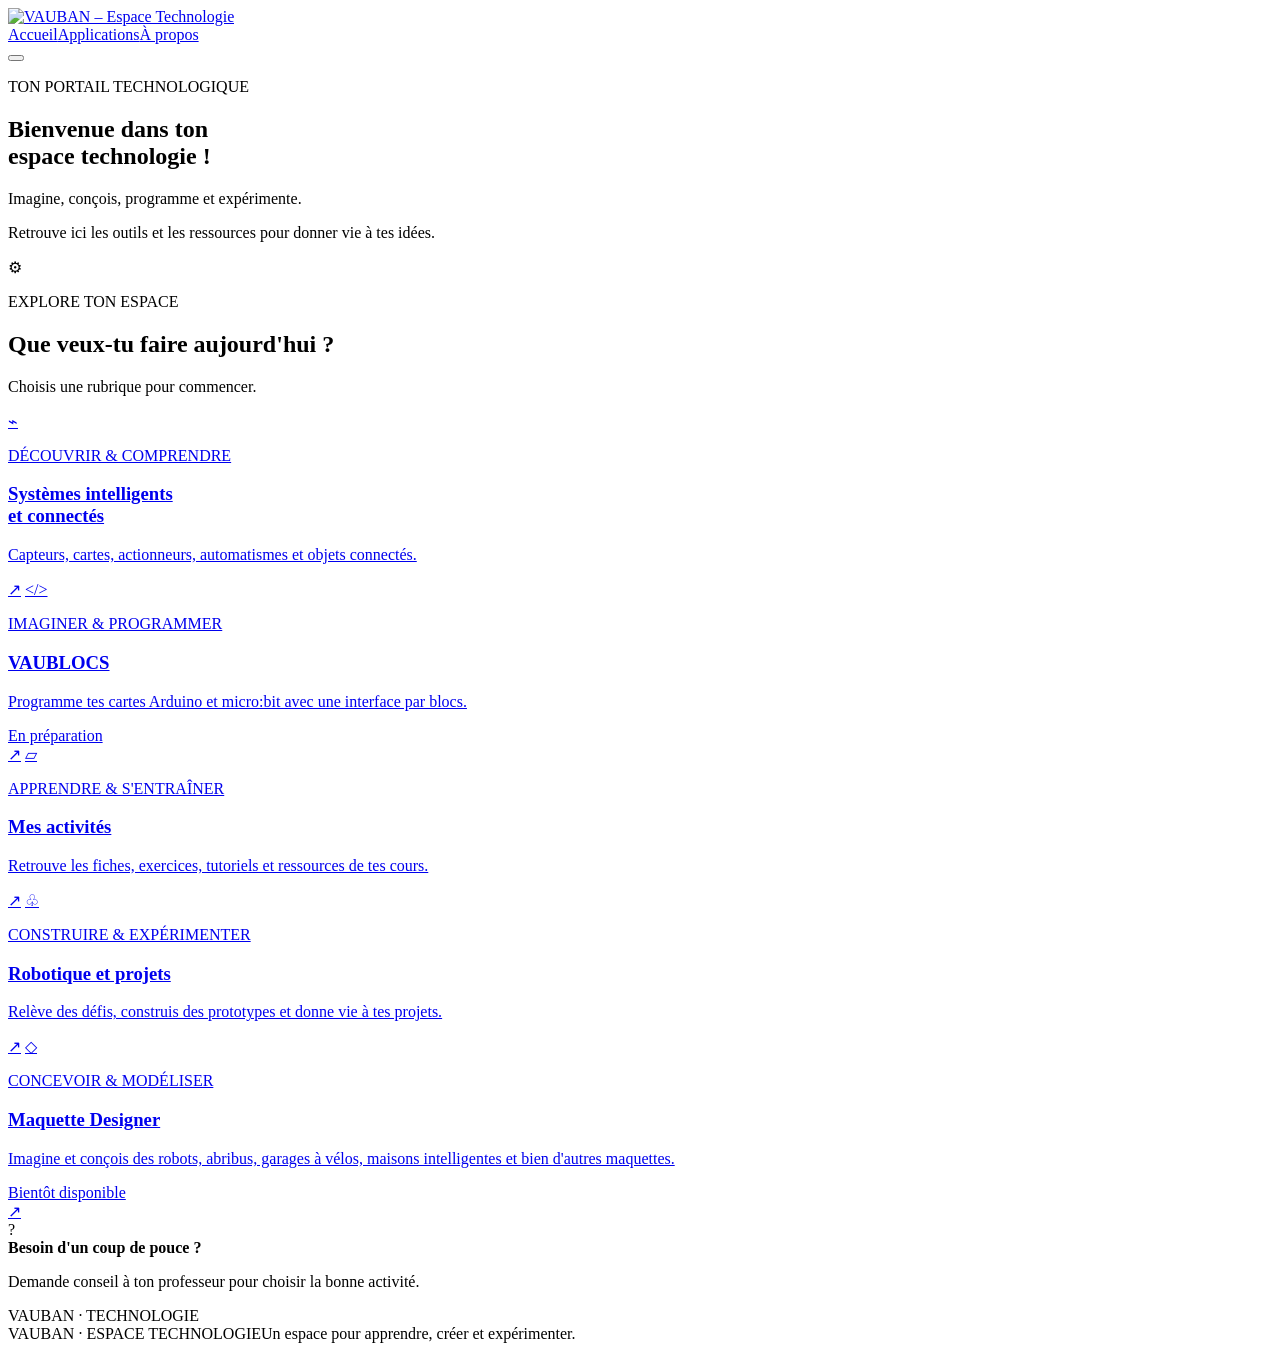
==== index.html @ 02bf0da0 "Créer la page d'accueil VAUBAN Espace Technologie" ====
<!doctype html>
<html lang="fr">
<head>
<meta charset="utf-8"><meta name="viewport" content="width=device-width,initial-scale=1">
<meta name="theme-color" content="#f7f5f1">
<meta name="description" content="VAUBAN – Espace Technologie : imagine, conçois, programme et expérimente.">
<title>VAUBAN · Espace Technologie</title>
<link rel="preconnect" href="https://fonts.googleapis.com"><link rel="preconnect" href="https://fonts.gstatic.com" crossorigin>
<link href="https://fonts.googleapis.com/css2?family=DM+Sans:wght@400;500;600;700&family=Manrope:wght@500;600;700;800&display=swap" rel="stylesheet">
<link rel="stylesheet" href="styles.css">
</head>
<body>
<header class="header">
  <a class="brand" href="./" aria-label="Accueil VAUBAN Espace Technologie">
    <img src="assets/vauban-logo.jpg" alt="VAUBAN – Espace Technologie" class="logo">
  </a>
  <nav class="nav" aria-label="Navigation"><a class="active" href="./">Accueil</a><a href="#applications">Applications</a><a href="#footer">À propos</a></nav>
  <button class="menu" aria-label="Ouvrir le menu" aria-expanded="false"><span></span><span></span><span></span></button>
</header>
<main>
  <section class="hero">
    <div class="hero-copy">
      <p class="eyebrow">TON PORTAIL TECHNOLOGIQUE</p>
      <h1>Bienvenue dans ton<br>espace technologie&nbsp;!</h1>
      <p class="tagline">Imagine, conçois, programme et expérimente.</p>
      <p class="subline">Retrouve ici les outils et les ressources pour donner vie à tes idées.</p>
    </div>
    <div class="hero-art" aria-hidden="true"><div class="circuit"><span></span><span></span><span></span><i></i></div><div class="gear">⚙</div></div>
  </section>
  <section id="applications" class="section">
    <div class="section-head"><div><p class="eyebrow">EXPLORE TON ESPACE</p><h2>Que veux-tu faire aujourd'hui&nbsp;?</h2></div><p class="hint">Choisis une rubrique pour commencer.</p></div>
    <div class="tiles">
      <a class="tile teal" href="capteurs/"><span class="tile-icon">⌁</span><div><p class="tile-kicker">DÉCOUVRIR & COMPRENDRE</p><h3>Systèmes intelligents<br>et connectés</h3><p>Capteurs, cartes, actionneurs, automatismes et objets connectés.</p></div><span class="arrow">↗</span></a>
      <a class="tile teal" href="vaublocs/"><span class="tile-icon code">&lt;/&gt;</span><div><p class="tile-kicker">IMAGINER & PROGRAMMER</p><h3>VAUBLOCS</h3><p>Programme tes cartes Arduino et micro:bit avec une interface par blocs.</p><span class="status">En préparation</span></div><span class="arrow">↗</span></a>
      <a class="tile taupe" href="activites/"><span class="tile-icon">▱</span><div><p class="tile-kicker">APPRENDRE & S'ENTRAÎNER</p><h3>Mes activités</h3><p>Retrouve les fiches, exercices, tutoriels et ressources de tes cours.</p></div><span class="arrow">↗</span></a>
      <a class="tile taupe" href="projets/"><span class="tile-icon">♧</span><div><p class="tile-kicker">CONSTRUIRE & EXPÉRIMENTER</p><h3>Robotique et projets</h3><p>Relève des défis, construis des prototypes et donne vie à tes projets.</p></div><span class="arrow">↗</span></a>
      <a class="tile future" href="#" aria-disabled="true"><span class="tile-icon">◇</span><div><p class="tile-kicker">CONCEVOIR & MODÉLISER</p><h3>Maquette Designer</h3><p>Imagine et conçois des robots, abribus, garages à vélos, maisons intelligentes et bien d'autres maquettes.</p><span class="status">Bientôt disponible</span></div><span class="arrow">↗</span></a>
    </div>
  </section>
  <aside class="help"><span class="help-mark">?</span><div><strong>Besoin d'un coup de pouce&nbsp;?</strong><p>Demande conseil à ton professeur pour choisir la bonne activité.</p></div><span class="signature">VAUBAN · TECHNOLOGIE</span></aside>
</main>
<footer id="footer"><span>VAUBAN · ESPACE TECHNOLOGIE</span><span>Un espace pour apprendre, créer et expérimenter.</span></footer>
<script>
const menu=document.querySelector('.menu'),nav=document.querySelector('.nav');
menu.addEventListener('click',()=>{const open=menu.getAttribute('aria-expanded')==='true';menu.setAttribute('aria-expanded',String(!open));nav.classList.toggle('open',!open)});
document.querySelector('.future').addEventListener('click',e=>{e.preventDefault();alert('Maquette Designer sera disponible prochainement !')});
</script>
</body></html>
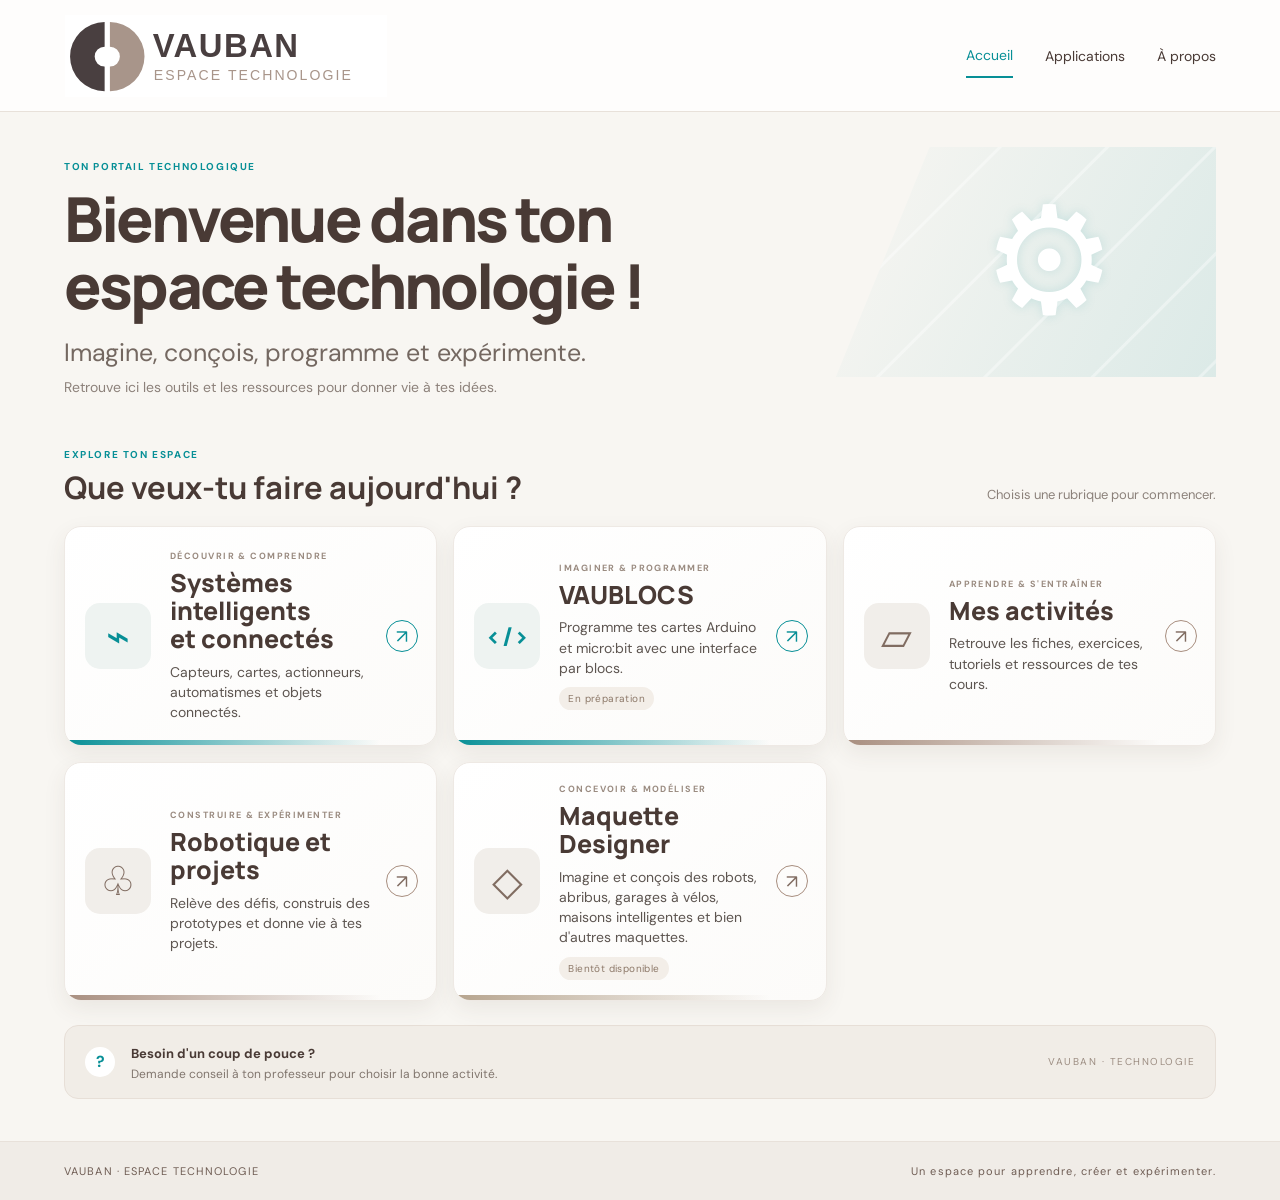
==== commit d9e70c8d: "Utiliser le logo VAUBAN et préparer les liens des rubriques" ====
--- a/index.html
+++ b/index.html
@@ -12,7 +12,7 @@
 <body>
 <header class="header">
   <a class="brand" href="./" aria-label="Accueil VAUBAN Espace Technologie">
-    <img src="assets/vauban-logo.jpg" alt="VAUBAN – Espace Technologie" class="logo">
+    <img src="assets/vauban-logo.svg" alt="VAUBAN – Espace Technologie" class="logo">
   </a>
   <nav class="nav" aria-label="Navigation"><a class="active" href="./">Accueil</a><a href="#applications">Applications</a><a href="#footer">À propos</a></nav>
   <button class="menu" aria-label="Ouvrir le menu" aria-expanded="false"><span></span><span></span><span></span></button>
@@ -30,10 +30,10 @@
   <section id="applications" class="section">
     <div class="section-head"><div><p class="eyebrow">EXPLORE TON ESPACE</p><h2>Que veux-tu faire aujourd'hui&nbsp;?</h2></div><p class="hint">Choisis une rubrique pour commencer.</p></div>
     <div class="tiles">
-      <a class="tile teal" href="capteurs/"><span class="tile-icon">⌁</span><div><p class="tile-kicker">DÉCOUVRIR & COMPRENDRE</p><h3>Systèmes intelligents<br>et connectés</h3><p>Capteurs, cartes, actionneurs, automatismes et objets connectés.</p></div><span class="arrow">↗</span></a>
-      <a class="tile teal" href="vaublocs/"><span class="tile-icon code">&lt;/&gt;</span><div><p class="tile-kicker">IMAGINER & PROGRAMMER</p><h3>VAUBLOCS</h3><p>Programme tes cartes Arduino et micro:bit avec une interface par blocs.</p><span class="status">En préparation</span></div><span class="arrow">↗</span></a>
-      <a class="tile taupe" href="activites/"><span class="tile-icon">▱</span><div><p class="tile-kicker">APPRENDRE & S'ENTRAÎNER</p><h3>Mes activités</h3><p>Retrouve les fiches, exercices, tutoriels et ressources de tes cours.</p></div><span class="arrow">↗</span></a>
-      <a class="tile taupe" href="projets/"><span class="tile-icon">♧</span><div><p class="tile-kicker">CONSTRUIRE & EXPÉRIMENTER</p><h3>Robotique et projets</h3><p>Relève des défis, construis des prototypes et donne vie à tes projets.</p></div><span class="arrow">↗</span></a>
+      <a class="tile teal" href="#" data-coming="Systèmes intelligents et connectés"><span class="tile-icon">⌁</span><div><p class="tile-kicker">DÉCOUVRIR & COMPRENDRE</p><h3>Systèmes intelligents<br>et connectés</h3><p>Capteurs, cartes, actionneurs, automatismes et objets connectés.</p></div><span class="arrow">↗</span></a>
+      <a class="tile teal" href="#" data-coming="VAUBLOCS"><span class="tile-icon code">&lt;/&gt;</span><div><p class="tile-kicker">IMAGINER & PROGRAMMER</p><h3>VAUBLOCS</h3><p>Programme tes cartes Arduino et micro:bit avec une interface par blocs.</p><span class="status">En préparation</span></div><span class="arrow">↗</span></a>
+      <a class="tile taupe" href="#" data-coming="Mes activités"><span class="tile-icon">▱</span><div><p class="tile-kicker">APPRENDRE & S'ENTRAÎNER</p><h3>Mes activités</h3><p>Retrouve les fiches, exercices, tutoriels et ressources de tes cours.</p></div><span class="arrow">↗</span></a>
+      <a class="tile taupe" href="#" data-coming="Robotique et projets"><span class="tile-icon">♧</span><div><p class="tile-kicker">CONSTRUIRE & EXPÉRIMENTER</p><h3>Robotique et projets</h3><p>Relève des défis, construis des prototypes et donne vie à tes projets.</p></div><span class="arrow">↗</span></a>
       <a class="tile future" href="#" aria-disabled="true"><span class="tile-icon">◇</span><div><p class="tile-kicker">CONCEVOIR & MODÉLISER</p><h3>Maquette Designer</h3><p>Imagine et conçois des robots, abribus, garages à vélos, maisons intelligentes et bien d'autres maquettes.</p><span class="status">Bientôt disponible</span></div><span class="arrow">↗</span></a>
     </div>
   </section>
@@ -43,6 +43,7 @@
 <script>
 const menu=document.querySelector('.menu'),nav=document.querySelector('.nav');
 menu.addEventListener('click',()=>{const open=menu.getAttribute('aria-expanded')==='true';menu.setAttribute('aria-expanded',String(!open));nav.classList.toggle('open',!open)});
+document.querySelectorAll('.tile[data-coming]').forEach(tile=>tile.addEventListener('click',e=>{e.preventDefault();alert(tile.dataset.coming+' : cette rubrique sera raccordée prochainement.')}));
 document.querySelector('.future').addEventListener('click',e=>{e.preventDefault();alert('Maquette Designer sera disponible prochainement !')});
 </script>
 </body></html>
--- a/styles.css
+++ b/styles.css
@@ -0,0 +1,24 @@
+:root{--brown:#493a35;--brown2:#65534a;--taupe:#a99a8e;--teal:#078f96;--teal2:#32b9b5;--paper:#f8f6f2;--line:#e8e1da}
+*{box-sizing:border-box}html{scroll-behavior:smooth}body{margin:0;background:var(--paper);color:var(--brown);font-family:"DM Sans",Arial,sans-serif}
+.header{height:112px;padding:14px clamp(22px,5vw,76px);display:flex;align-items:center;justify-content:space-between;gap:28px;background:rgba(255,255,255,.82);border-bottom:1px solid var(--line)}
+.brand{display:flex;align-items:center;min-width:0}.logo{display:block;width:min(470px,48vw);max-height:82px;object-fit:contain;object-position:left center}
+.nav{display:flex;gap:32px;align-items:center}.nav a{font-size:14px;color:var(--brown);text-decoration:none;padding:12px 0}.nav a:hover,.nav a.active{color:var(--teal);border-bottom:2px solid var(--teal)}
+.menu{display:none;background:none;border:0;padding:8px}.menu span{display:block;width:24px;height:2px;background:var(--brown);margin:5px}
+main{max-width:1440px;margin:auto;padding:0 clamp(22px,5vw,76px) 42px}
+.hero{min-height:300px;display:flex;align-items:center;justify-content:space-between;position:relative;overflow:hidden;padding:48px 0 40px}
+.hero-copy{position:relative;z-index:1;max-width:760px}.eyebrow,.tile-kicker{font-size:10px;font-weight:700;letter-spacing:.16em;color:var(--teal);margin:0 0 13px}
+h1,h2,h3,p{margin-top:0}h1{font:800 clamp(38px,5vw,62px)/1.08 Manrope,sans-serif;letter-spacing:-.045em;margin:0 0 16px;color:var(--brown)}
+.tagline{font-size:clamp(19px,2vw,25px);color:#746861;margin:0 0 9px}.subline{font-size:14px;color:#8c817a;margin:0}
+.hero-art{width:37%;height:230px;position:absolute;right:-4%;top:35px;background:linear-gradient(115deg,rgba(7,143,150,0),rgba(7,143,150,.13));clip-path:polygon(22% 0,100% 0,100% 100%,0 100%);display:flex;align-items:center;justify-content:center;color:white}
+.gear{font-size:150px;color:white;text-shadow:0 0 12px rgba(7,143,150,.15);font-weight:300}.circuit{position:absolute;inset:0;opacity:.45;background:repeating-linear-gradient(135deg,transparent 0 38px,rgba(255,255,255,.85) 39px 41px,transparent 42px 76px)}
+.section{padding-top:12px}.section-head{display:flex;justify-content:space-between;align-items:end;gap:20px;margin-bottom:20px}.section-head .eyebrow{margin-bottom:8px}h2{font:700 clamp(23px,3vw,31px)/1.2 Manrope,sans-serif;margin:0}.hint{font-size:13px;color:#8b817a;margin:0 0 3px}
+.tiles{display:grid;grid-template-columns:repeat(2,minmax(0,1fr));gap:16px}.tile{position:relative;min-height:178px;display:grid;grid-template-columns:88px 1fr 34px;align-items:center;gap:20px;padding:22px 22px;background:linear-gradient(145deg,#fff,#fcfbf9);border:1px solid #eee9e4;border-radius:17px;box-shadow:0 8px 22px rgba(73,58,53,.08);text-decoration:none;color:var(--brown);transition:transform .2s,box-shadow .2s,border-color .2s;overflow:hidden}
+.tile:hover{transform:translateY(-3px);box-shadow:0 13px 27px rgba(73,58,53,.13);border-color:rgba(7,143,150,.35)}.tile:after{content:"";position:absolute;bottom:0;left:0;right:0;height:5px;background:linear-gradient(90deg,var(--accent),transparent 85%)}.teal{--accent:#078f96}.taupe{--accent:#a88e7f}.future{--accent:#b6a48e;grid-column:1/-1}
+.tile-icon{width:78px;height:78px;display:grid;place-items:center;border-radius:15px;background:#eef3f1;color:var(--teal);font-size:47px;font-weight:500}.taupe .tile-icon,.future .tile-icon{color:#806c61;background:#f1eeea}.tile-icon.code{font:700 26px Manrope,sans-serif}
+.tile-kicker{font-size:9px;margin:0 0 7px;color:#9a8b80}.tile h3{font:800 clamp(19px,2vw,25px)/1.13 Manrope,sans-serif;margin:0 0 8px;color:var(--brown)}.tile p:not(.tile-kicker){font-size:14px;line-height:1.45;color:#5d5550;margin:0;max-width:490px}.arrow{width:32px;height:32px;border:1.5px solid var(--teal);border-radius:50%;display:grid;place-items:center;color:var(--teal);font-size:19px}.taupe .arrow,.future .arrow{border-color:#a88e7f;color:#806c61}
+.status{display:inline-block;margin-top:9px;font-size:10px;letter-spacing:.04em;color:#8c7868;background:#f3eee8;border-radius:20px;padding:5px 9px}
+.help{display:flex;align-items:center;gap:16px;margin-top:24px;padding:16px 20px;border:1px solid #e7dfd7;border-radius:14px;background:#f1ede7}.help-mark{width:30px;height:30px;display:grid;place-items:center;border-radius:50%;background:#fff;color:var(--teal);font-weight:700}.help strong{font-size:13px}.help p{font-size:12px;color:#81766e;margin:3px 0 0}.signature{margin-left:auto;font-size:10px;letter-spacing:.15em;color:#9c8d82}
+footer{padding:22px clamp(22px,5vw,76px);display:flex;justify-content:space-between;gap:20px;border-top:1px solid var(--line);background:#f0ece7;color:#6f5d54;font-size:11px;letter-spacing:.1em}
+@media(min-width:1100px){.tiles{grid-template-columns:repeat(3,minmax(0,1fr))}.future{grid-column:auto}.tile{min-height:220px;grid-template-columns:70px 1fr 30px;gap:15px;padding:20px}.tile-icon{width:66px;height:66px;font-size:40px}}
+@media(max-width:720px){.header{height:86px}.logo{width:min(330px,72vw);max-height:62px}.menu{display:block}.nav{display:none;position:absolute;z-index:5;top:85px;left:0;right:0;background:#fff;padding:18px 24px;box-shadow:0 12px 20px #493a3518}.nav.open{display:flex;flex-direction:column;align-items:flex-start;gap:8px}.hero{min-height:260px;padding:40px 0}.hero-art{opacity:.25;width:65%;right:-20%}.section-head{display:block}.hint{margin-top:9px}.tiles{grid-template-columns:1fr}.future{grid-column:auto}.tile{min-height:160px;grid-template-columns:62px 1fr 28px;gap:13px;padding:17px}.tile-icon{width:58px;height:58px;font-size:35px}.tile h3{font-size:19px}.tile p:not(.tile-kicker){font-size:12px}.signature{display:none}footer{flex-direction:column;gap:7px}}
+@media(prefers-reduced-motion:reduce){*{scroll-behavior:auto!important;transition:none!important}}
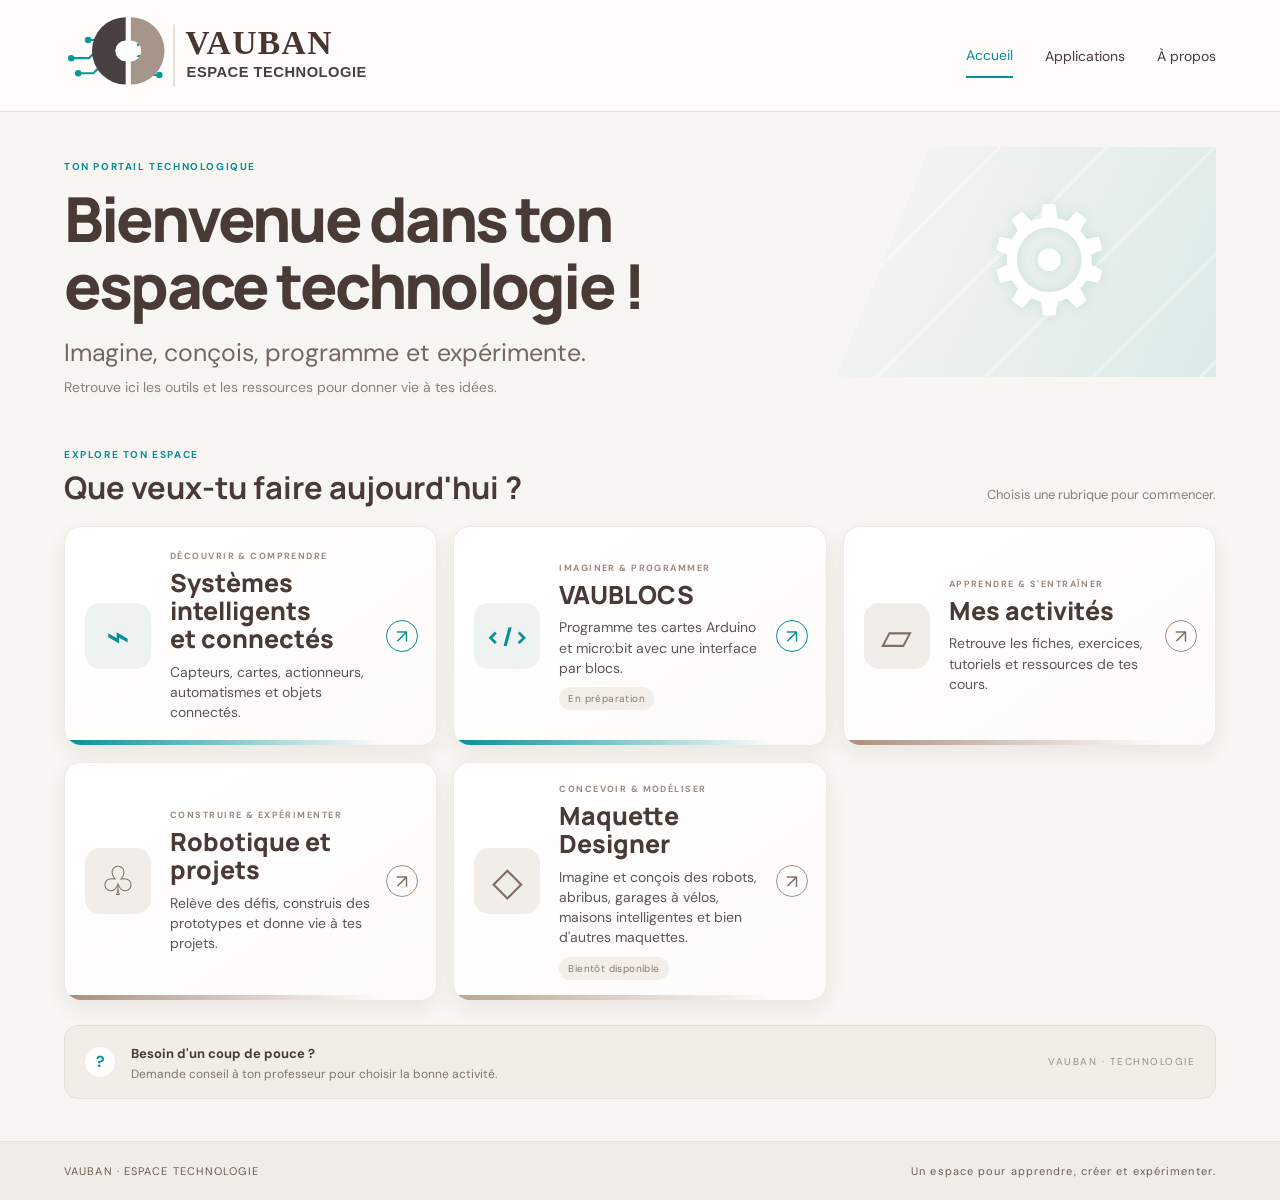
==== commit 40b11394: "Forcer le rechargement du logo du portail" ====
--- a/index.html
+++ b/index.html
@@ -12,7 +12,7 @@
 <body>
 <header class="header">
   <a class="brand" href="./" aria-label="Accueil VAUBAN Espace Technologie">
-    <img src="assets/vauban-logo.svg" alt="VAUBAN – Espace Technologie" class="logo">
+    <img src="assets/vauban-logo.svg?v=2" alt="VAUBAN – Espace Technologie" class="logo">
   </a>
   <nav class="nav" aria-label="Navigation"><a class="active" href="./">Accueil</a><a href="#applications">Applications</a><a href="#footer">À propos</a></nav>
   <button class="menu" aria-label="Ouvrir le menu" aria-expanded="false"><span></span><span></span><span></span></button>
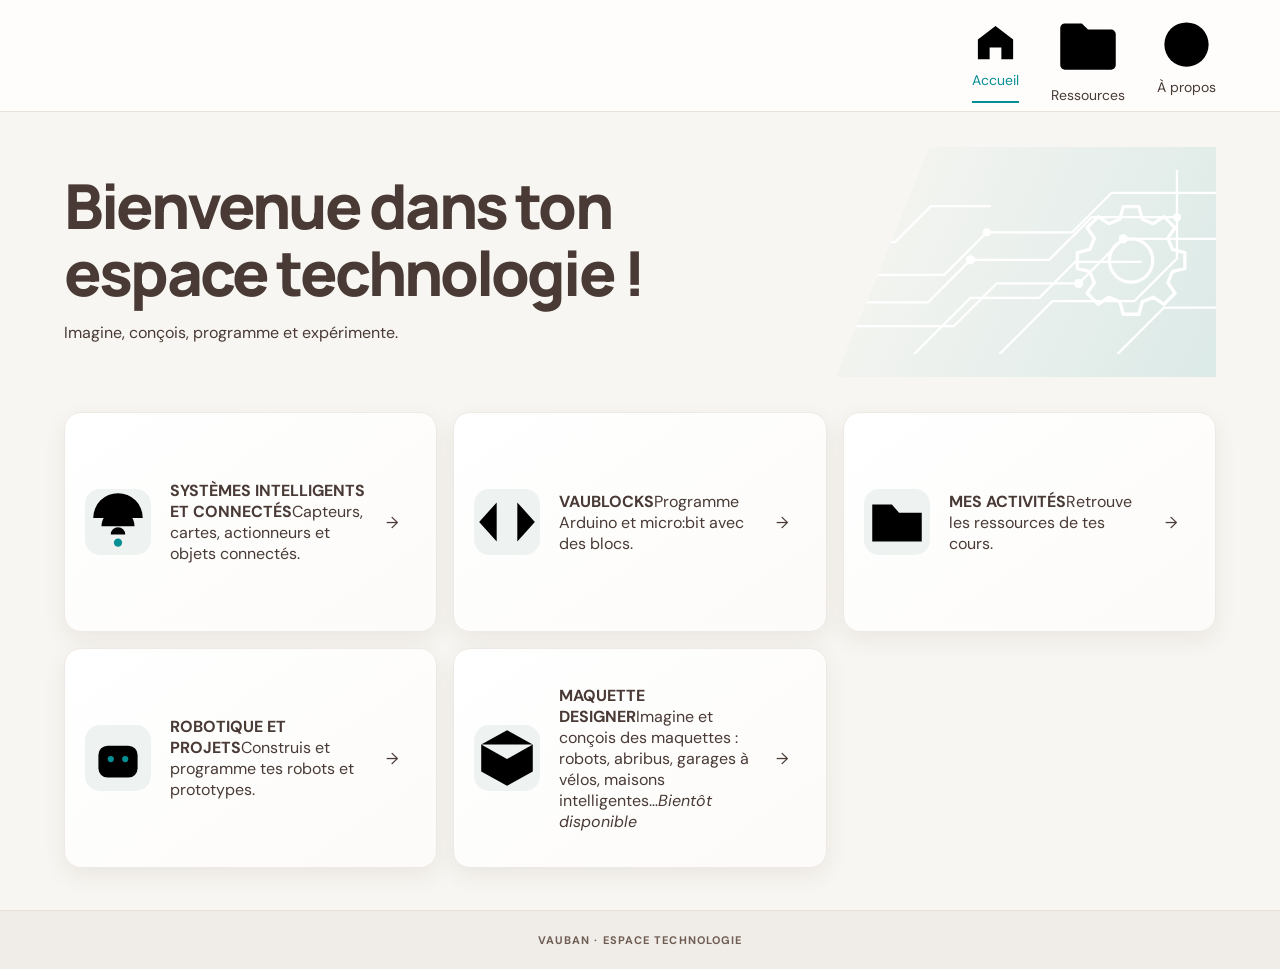
==== commit 77c1d082: "Recomposer l'accueil selon la maquette Vauban et corriger VAUBLOCKS" ====
--- a/index.html
+++ b/index.html
@@ -1,49 +1,100 @@
 <!doctype html>
 <html lang="fr">
 <head>
-<meta charset="utf-8"><meta name="viewport" content="width=device-width,initial-scale=1">
-<meta name="theme-color" content="#f7f5f1">
-<meta name="description" content="VAUBAN – Espace Technologie : imagine, conçois, programme et expérimente.">
-<title>VAUBAN · Espace Technologie</title>
-<link rel="preconnect" href="https://fonts.googleapis.com"><link rel="preconnect" href="https://fonts.gstatic.com" crossorigin>
-<link href="https://fonts.googleapis.com/css2?family=DM+Sans:wght@400;500;600;700&family=Manrope:wght@500;600;700;800&display=swap" rel="stylesheet">
-<link rel="stylesheet" href="styles.css">
+  <meta charset="utf-8">
+  <meta name="viewport" content="width=device-width, initial-scale=1">
+  <meta name="theme-color" content="#faf8f5">
+  <meta name="description" content="VAUBAN – Espace Technologie : imagine, conçois, programme et expérimente.">
+  <title>VAUBAN · Espace Technologie</title>
+  <link rel="preconnect" href="https://fonts.googleapis.com">
+  <link rel="preconnect" href="https://fonts.gstatic.com" crossorigin>
+  <link href="https://fonts.googleapis.com/css2?family=DM+Sans:wght@400;500;600;700&family=Manrope:wght@500;600;700;800&display=swap" rel="stylesheet">
+  <link rel="stylesheet" href="styles.css?v=3">
 </head>
 <body>
 <header class="header">
-  <a class="brand" href="./" aria-label="Accueil VAUBAN Espace Technologie">
-    <img src="assets/vauban-logo.svg?v=2" alt="VAUBAN – Espace Technologie" class="logo">
+  <a class="brand" href="./" aria-label="VAUBAN Espace Technologie, accueil">
+    <svg class="brand-logo" viewBox="0 0 760 142" role="img" aria-labelledby="brand-title brand-desc">
+      <title id="brand-title">VAUBAN Espace Technologie</title>
+      <desc id="brand-desc">Symbole circulaire bicolore prolongé par des circuits électroniques turquoise, avec le nom VAUBAN Espace Technologie.</desc>
+      <g class="brand-circuits" fill="none" stroke="#07999b" stroke-width="4.5" stroke-linecap="round" stroke-linejoin="round">
+        <path d="M5 69H54L77 47H119M19 103H57L80 81H119M38 35H69L91 57M178 47L201 24H224M179 83H207L229 104M180 65H211L231 45"/>
+        <circle cx="5" cy="69" r="4.5" fill="#07999b"/><circle cx="19" cy="103" r="4.5" fill="#07999b"/><circle cx="38" cy="35" r="4.5" fill="#07999b"/>
+        <circle cx="224" cy="24" r="4.5" fill="#07999b"/><circle cx="229" cy="104" r="4.5" fill="#07999b"/><circle cx="231" cy="45" r="4.5" fill="#07999b"/>
+      </g>
+      <g transform="translate(59 4)">
+        <path d="M64 0A64 64 0 0 0 64 128V84A20 20 0 0 1 64 44Z" fill="#4a4141"/>
+        <path d="M72 0A64 64 0 0 1 72 128V84A20 20 0 0 0 72 44Z" fill="#a8958a"/>
+        <circle cx="68" cy="64" r="20" fill="#faf8f5"/>
+      </g>
+      <path d="M246 15V127" stroke="#b7aaa0" stroke-width="1.5"/>
+      <text x="266" y="72" font-family="Georgia,'Times New Roman',serif" font-size="65" letter-spacing="2.5" fill="#49352f">VAUBAN</text>
+      <text x="269" y="119" font-family="Arial,Helvetica,sans-serif" font-size="29" font-weight="600" letter-spacing="1.1" fill="#493f40">ESPACE TECHNOLOGIE</text>
+    </svg>
   </a>
-  <nav class="nav" aria-label="Navigation"><a class="active" href="./">Accueil</a><a href="#applications">Applications</a><a href="#footer">À propos</a></nav>
-  <button class="menu" aria-label="Ouvrir le menu" aria-expanded="false"><span></span><span></span><span></span></button>
+  <nav class="nav" aria-label="Navigation principale">
+    <a class="active" href="./"><svg viewBox="0 0 24 24" aria-hidden="true"><path d="m3 10 9-7 9 7v10h-6v-6H9v6H3z"/></svg>Accueil</a>
+    <a href="#applications"><svg viewBox="0 0 24 24" aria-hidden="true"><path d="M3 6.5A1.5 1.5 0 0 1 4.5 5H10l2 2h7.5A1.5 1.5 0 0 1 21 8.5v10a1.5 1.5 0 0 1-1.5 1.5h-15A1.5 1.5 0 0 1 3 18.5z"/></svg>Ressources</a>
+    <a href="#footer"><svg viewBox="0 0 24 24" aria-hidden="true"><circle cx="12" cy="12" r="9"/><path d="M12 11v5m0-8h.01"/></svg>À propos</a>
+  </nav>
+  <button class="menu" type="button" aria-label="Ouvrir le menu" aria-expanded="false"><span></span><span></span><span></span></button>
 </header>
+
 <main>
   <section class="hero">
     <div class="hero-copy">
-      <p class="eyebrow">TON PORTAIL TECHNOLOGIQUE</p>
+      <span class="hero-mark"></span>
       <h1>Bienvenue dans ton<br>espace technologie&nbsp;!</h1>
-      <p class="tagline">Imagine, conçois, programme et expérimente.</p>
-      <p class="subline">Retrouve ici les outils et les ressources pour donner vie à tes idées.</p>
+      <p>Imagine, conçois, programme et expérimente.</p>
     </div>
-    <div class="hero-art" aria-hidden="true"><div class="circuit"><span></span><span></span><span></span><i></i></div><div class="gear">⚙</div></div>
-  </section>
-  <section id="applications" class="section">
-    <div class="section-head"><div><p class="eyebrow">EXPLORE TON ESPACE</p><h2>Que veux-tu faire aujourd'hui&nbsp;?</h2></div><p class="hint">Choisis une rubrique pour commencer.</p></div>
-    <div class="tiles">
-      <a class="tile teal" href="#" data-coming="Systèmes intelligents et connectés"><span class="tile-icon">⌁</span><div><p class="tile-kicker">DÉCOUVRIR & COMPRENDRE</p><h3>Systèmes intelligents<br>et connectés</h3><p>Capteurs, cartes, actionneurs, automatismes et objets connectés.</p></div><span class="arrow">↗</span></a>
-      <a class="tile teal" href="#" data-coming="VAUBLOCS"><span class="tile-icon code">&lt;/&gt;</span><div><p class="tile-kicker">IMAGINER & PROGRAMMER</p><h3>VAUBLOCS</h3><p>Programme tes cartes Arduino et micro:bit avec une interface par blocs.</p><span class="status">En préparation</span></div><span class="arrow">↗</span></a>
-      <a class="tile taupe" href="#" data-coming="Mes activités"><span class="tile-icon">▱</span><div><p class="tile-kicker">APPRENDRE & S'ENTRAÎNER</p><h3>Mes activités</h3><p>Retrouve les fiches, exercices, tutoriels et ressources de tes cours.</p></div><span class="arrow">↗</span></a>
-      <a class="tile taupe" href="#" data-coming="Robotique et projets"><span class="tile-icon">♧</span><div><p class="tile-kicker">CONSTRUIRE & EXPÉRIMENTER</p><h3>Robotique et projets</h3><p>Relève des défis, construis des prototypes et donne vie à tes projets.</p></div><span class="arrow">↗</span></a>
-      <a class="tile future" href="#" aria-disabled="true"><span class="tile-icon">◇</span><div><p class="tile-kicker">CONCEVOIR & MODÉLISER</p><h3>Maquette Designer</h3><p>Imagine et conçois des robots, abribus, garages à vélos, maisons intelligentes et bien d'autres maquettes.</p><span class="status">Bientôt disponible</span></div><span class="arrow">↗</span></a>
+    <div class="hero-art" aria-hidden="true">
+      <svg viewBox="0 0 650 280" preserveAspectRatio="xMidYMid slice">
+        <g class="hero-traces" fill="none" stroke="#fff" stroke-width="3.5" stroke-linecap="round" stroke-linejoin="round">
+          <path d="M-10 202H140L205 137H325L390 72H520M-10 238H180L245 173H370L438 105H660M35 160H165L230 95H360L420 35H610M250 280L330 200H455L520 135V-10M430 280L500 210H590L650 150"/>
+          <path d="M120 280L205 195H310L365 140H465M0 110H90L145 55H235"/>
+        </g>
+        <g fill="#fff"><circle cx="205" cy="137" r="7"/><circle cx="370" cy="173" r="7"/><circle cx="438" cy="105" r="7"/><circle cx="230" cy="95" r="6"/><circle cx="520" cy="72" r="6"/></g>
+        <g transform="translate(450 138)" fill="none" stroke="#fff" stroke-width="5" stroke-linejoin="round">
+          <path d="M-12-82h24l5 19 17 7 16-11 17 17-11 16 7 17 19 5v24l-19 5-7 17 11 16-17 17-16-11-17 7-5 19h-24l-5-19-17-7-16 11-17-17 11-16-7-17-19-5v-24l19-5 7-17-11-16 17-17 16 11 17-7z"/>
+          <circle r="33"/>
+        </g>
+      </svg>
     </div>
   </section>
-  <aside class="help"><span class="help-mark">?</span><div><strong>Besoin d'un coup de pouce&nbsp;?</strong><p>Demande conseil à ton professeur pour choisir la bonne activité.</p></div><span class="signature">VAUBAN · TECHNOLOGIE</span></aside>
+
+  <section class="tiles" id="applications" aria-label="Les rubriques du portail">
+    <a class="tile tile-teal" href="#" data-coming="Systèmes intelligents et connectés">
+      <span class="tile-icon"><svg viewBox="0 0 64 64"><path d="M8 28a24 24 0 0 1 48 0M16 36a16 16 0 0 1 32 0M25 44a7 7 0 0 1 14 0"/><circle cx="32" cy="52" r="4" fill="currentColor" stroke="none"/></svg></span>
+      <span class="tile-copy"><strong>SYSTÈMES INTELLIGENTS<br>ET CONNECTÉS</strong><span>Capteurs, cartes, actionneurs et objets connectés.</span></span>
+      <span class="tile-arrow">→</span>
+    </a>
+    <a class="tile tile-blue" href="#" data-coming="VAUBLOCKS">
+      <span class="tile-icon"><svg viewBox="0 0 64 64"><path d="m22 13-17 19 17 19M42 13l17 19-17 19M37 7 27 57"/></svg></span>
+      <span class="tile-copy"><strong>VAUBLOCKS</strong><span>Programme Arduino et micro:bit avec des blocs.</span></span>
+      <span class="tile-arrow">→</span>
+    </a>
+    <a class="tile tile-sand" href="#" data-coming="Mes activités">
+      <span class="tile-icon"><svg viewBox="0 0 64 64"><path d="M8 15h19l7 8h22v28H8z"/></svg></span>
+      <span class="tile-copy"><strong>MES ACTIVITÉS</strong><span>Retrouve les ressources de tes cours.</span></span>
+      <span class="tile-arrow">→</span>
+    </a>
+    <a class="tile tile-sand" href="#" data-coming="Robotique et projets">
+      <span class="tile-icon"><svg viewBox="0 0 64 64"><rect x="13" y="20" width="38" height="31" rx="9"/><path d="M32 20V9m-6 0h12M5 31h8m38 0h8M5 43h8m38 0h8"/><circle cx="25" cy="33" r="3" fill="currentColor" stroke="none"/><circle cx="39" cy="33" r="3" fill="currentColor" stroke="none"/><path d="M24 43h16"/></svg></span>
+      <span class="tile-copy"><strong>ROBOTIQUE ET PROJETS</strong><span>Construis et programme tes robots et prototypes.</span></span>
+      <span class="tile-arrow">→</span>
+    </a>
+    <a class="tile tile-blue tile-wide" href="#" data-coming="Maquette Designer">
+      <span class="tile-icon"><svg viewBox="0 0 64 64"><path d="m32 5 25 14v26L32 59 7 45V19zM7 19l25 14 25-14M32 33v26M19 12l26 27M45 12 19 39"/></svg></span>
+      <span class="tile-copy"><strong>MAQUETTE DESIGNER</strong><span>Imagine et conçois des maquettes : robots, abribus, garages à vélos, maisons intelligentes…</span><em>Bientôt disponible</em></span>
+      <span class="tile-arrow">→</span>
+    </a>
+  </section>
 </main>
-<footer id="footer"><span>VAUBAN · ESPACE TECHNOLOGIE</span><span>Un espace pour apprendre, créer et expérimenter.</span></footer>
+<footer id="footer"><span></span><strong>VAUBAN · ESPACE TECHNOLOGIE</strong><span></span></footer>
 <script>
 const menu=document.querySelector('.menu'),nav=document.querySelector('.nav');
 menu.addEventListener('click',()=>{const open=menu.getAttribute('aria-expanded')==='true';menu.setAttribute('aria-expanded',String(!open));nav.classList.toggle('open',!open)});
 document.querySelectorAll('.tile[data-coming]').forEach(tile=>tile.addEventListener('click',e=>{e.preventDefault();alert(tile.dataset.coming+' : cette rubrique sera raccordée prochainement.')}));
-document.querySelector('.future').addEventListener('click',e=>{e.preventDefault();alert('Maquette Designer sera disponible prochainement !')});
 </script>
-</body></html>+</body>
+</html>
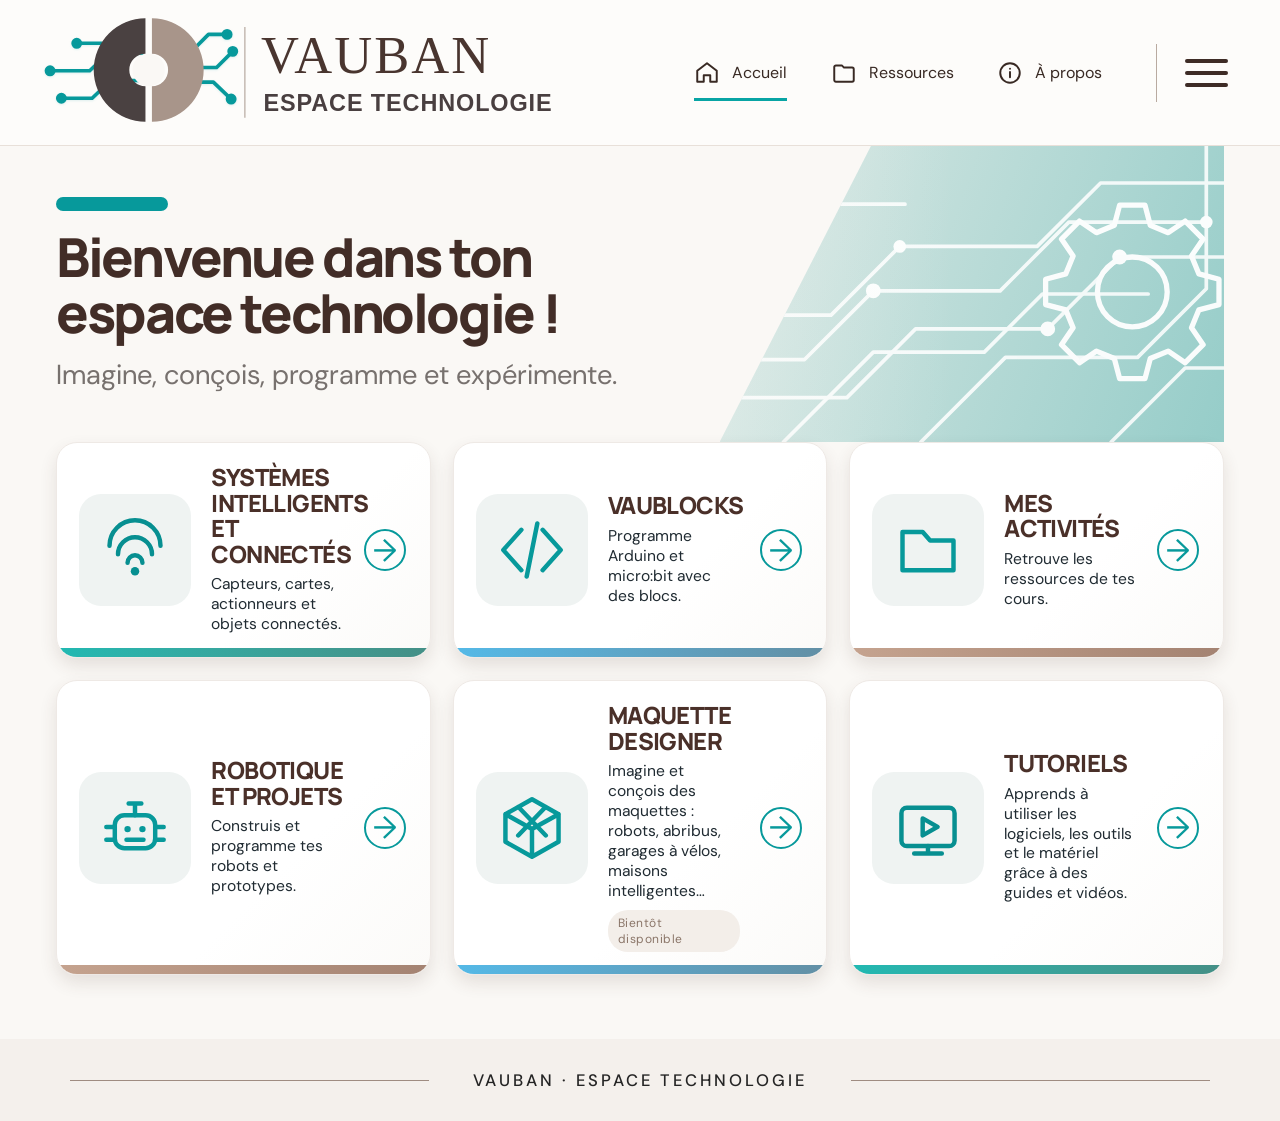
==== commit 43f9601b: "Ajouter la tuile Tutoriels à la page d'accueil" ====
--- a/index.html
+++ b/index.html
@@ -83,9 +83,14 @@
       <span class="tile-copy"><strong>ROBOTIQUE ET PROJETS</strong><span>Construis et programme tes robots et prototypes.</span></span>
       <span class="tile-arrow">→</span>
     </a>
-    <a class="tile tile-blue tile-wide" href="#" data-coming="Maquette Designer">
+    <a class="tile tile-blue" href="#" data-coming="Maquette Designer">
       <span class="tile-icon"><svg viewBox="0 0 64 64"><path d="m32 5 25 14v26L32 59 7 45V19zM7 19l25 14 25-14M32 33v26M19 12l26 27M45 12 19 39"/></svg></span>
       <span class="tile-copy"><strong>MAQUETTE DESIGNER</strong><span>Imagine et conçois des maquettes : robots, abribus, garages à vélos, maisons intelligentes…</span><em>Bientôt disponible</em></span>
+      <span class="tile-arrow">→</span>
+    </a>
+    <a class="tile tile-teal" href="tutoriels/">
+      <span class="tile-icon"><svg viewBox="0 0 64 64"><rect x="7" y="13" width="50" height="36" rx="5"/><path d="m27 23 14 8-14 8zM19 56h26M32 49v7"/></svg></span>
+      <span class="tile-copy"><strong>TUTORIELS</strong><span>Apprends à utiliser les logiciels, les outils et le matériel grâce à des guides et vidéos.</span></span>
       <span class="tile-arrow">→</span>
     </a>
   </section>
--- a/styles.css
+++ b/styles.css
@@ -1,24 +1,44 @@
-:root{--brown:#493a35;--brown2:#65534a;--taupe:#a99a8e;--teal:#078f96;--teal2:#32b9b5;--paper:#f8f6f2;--line:#e8e1da}
-*{box-sizing:border-box}html{scroll-behavior:smooth}body{margin:0;background:var(--paper);color:var(--brown);font-family:"DM Sans",Arial,sans-serif}
-.header{height:112px;padding:14px clamp(22px,5vw,76px);display:flex;align-items:center;justify-content:space-between;gap:28px;background:rgba(255,255,255,.82);border-bottom:1px solid var(--line)}
-.brand{display:flex;align-items:center;min-width:0}.logo{display:block;width:min(470px,48vw);max-height:82px;object-fit:contain;object-position:left center}
-.nav{display:flex;gap:32px;align-items:center}.nav a{font-size:14px;color:var(--brown);text-decoration:none;padding:12px 0}.nav a:hover,.nav a.active{color:var(--teal);border-bottom:2px solid var(--teal)}
-.menu{display:none;background:none;border:0;padding:8px}.menu span{display:block;width:24px;height:2px;background:var(--brown);margin:5px}
-main{max-width:1440px;margin:auto;padding:0 clamp(22px,5vw,76px) 42px}
-.hero{min-height:300px;display:flex;align-items:center;justify-content:space-between;position:relative;overflow:hidden;padding:48px 0 40px}
-.hero-copy{position:relative;z-index:1;max-width:760px}.eyebrow,.tile-kicker{font-size:10px;font-weight:700;letter-spacing:.16em;color:var(--teal);margin:0 0 13px}
-h1,h2,h3,p{margin-top:0}h1{font:800 clamp(38px,5vw,62px)/1.08 Manrope,sans-serif;letter-spacing:-.045em;margin:0 0 16px;color:var(--brown)}
-.tagline{font-size:clamp(19px,2vw,25px);color:#746861;margin:0 0 9px}.subline{font-size:14px;color:#8c817a;margin:0}
-.hero-art{width:37%;height:230px;position:absolute;right:-4%;top:35px;background:linear-gradient(115deg,rgba(7,143,150,0),rgba(7,143,150,.13));clip-path:polygon(22% 0,100% 0,100% 100%,0 100%);display:flex;align-items:center;justify-content:center;color:white}
-.gear{font-size:150px;color:white;text-shadow:0 0 12px rgba(7,143,150,.15);font-weight:300}.circuit{position:absolute;inset:0;opacity:.45;background:repeating-linear-gradient(135deg,transparent 0 38px,rgba(255,255,255,.85) 39px 41px,transparent 42px 76px)}
-.section{padding-top:12px}.section-head{display:flex;justify-content:space-between;align-items:end;gap:20px;margin-bottom:20px}.section-head .eyebrow{margin-bottom:8px}h2{font:700 clamp(23px,3vw,31px)/1.2 Manrope,sans-serif;margin:0}.hint{font-size:13px;color:#8b817a;margin:0 0 3px}
-.tiles{display:grid;grid-template-columns:repeat(2,minmax(0,1fr));gap:16px}.tile{position:relative;min-height:178px;display:grid;grid-template-columns:88px 1fr 34px;align-items:center;gap:20px;padding:22px 22px;background:linear-gradient(145deg,#fff,#fcfbf9);border:1px solid #eee9e4;border-radius:17px;box-shadow:0 8px 22px rgba(73,58,53,.08);text-decoration:none;color:var(--brown);transition:transform .2s,box-shadow .2s,border-color .2s;overflow:hidden}
-.tile:hover{transform:translateY(-3px);box-shadow:0 13px 27px rgba(73,58,53,.13);border-color:rgba(7,143,150,.35)}.tile:after{content:"";position:absolute;bottom:0;left:0;right:0;height:5px;background:linear-gradient(90deg,var(--accent),transparent 85%)}.teal{--accent:#078f96}.taupe{--accent:#a88e7f}.future{--accent:#b6a48e;grid-column:1/-1}
-.tile-icon{width:78px;height:78px;display:grid;place-items:center;border-radius:15px;background:#eef3f1;color:var(--teal);font-size:47px;font-weight:500}.taupe .tile-icon,.future .tile-icon{color:#806c61;background:#f1eeea}.tile-icon.code{font:700 26px Manrope,sans-serif}
-.tile-kicker{font-size:9px;margin:0 0 7px;color:#9a8b80}.tile h3{font:800 clamp(19px,2vw,25px)/1.13 Manrope,sans-serif;margin:0 0 8px;color:var(--brown)}.tile p:not(.tile-kicker){font-size:14px;line-height:1.45;color:#5d5550;margin:0;max-width:490px}.arrow{width:32px;height:32px;border:1.5px solid var(--teal);border-radius:50%;display:grid;place-items:center;color:var(--teal);font-size:19px}.taupe .arrow,.future .arrow{border-color:#a88e7f;color:#806c61}
-.status{display:inline-block;margin-top:9px;font-size:10px;letter-spacing:.04em;color:#8c7868;background:#f3eee8;border-radius:20px;padding:5px 9px}
-.help{display:flex;align-items:center;gap:16px;margin-top:24px;padding:16px 20px;border:1px solid #e7dfd7;border-radius:14px;background:#f1ede7}.help-mark{width:30px;height:30px;display:grid;place-items:center;border-radius:50%;background:#fff;color:var(--teal);font-weight:700}.help strong{font-size:13px}.help p{font-size:12px;color:#81766e;margin:3px 0 0}.signature{margin-left:auto;font-size:10px;letter-spacing:.15em;color:#9c8d82}
-footer{padding:22px clamp(22px,5vw,76px);display:flex;justify-content:space-between;gap:20px;border-top:1px solid var(--line);background:#f0ece7;color:#6f5d54;font-size:11px;letter-spacing:.1em}
-@media(min-width:1100px){.tiles{grid-template-columns:repeat(3,minmax(0,1fr))}.future{grid-column:auto}.tile{min-height:220px;grid-template-columns:70px 1fr 30px;gap:15px;padding:20px}.tile-icon{width:66px;height:66px;font-size:40px}}
-@media(max-width:720px){.header{height:86px}.logo{width:min(330px,72vw);max-height:62px}.menu{display:block}.nav{display:none;position:absolute;z-index:5;top:85px;left:0;right:0;background:#fff;padding:18px 24px;box-shadow:0 12px 20px #493a3518}.nav.open{display:flex;flex-direction:column;align-items:flex-start;gap:8px}.hero{min-height:260px;padding:40px 0}.hero-art{opacity:.25;width:65%;right:-20%}.section-head{display:block}.hint{margin-top:9px}.tiles{grid-template-columns:1fr}.future{grid-column:auto}.tile{min-height:160px;grid-template-columns:62px 1fr 28px;gap:13px;padding:17px}.tile-icon{width:58px;height:58px;font-size:35px}.tile h3{font-size:19px}.tile p:not(.tile-kicker){font-size:12px}.signature{display:none}footer{flex-direction:column;gap:7px}}
+:root{--brown:#49352f;--brown-deep:#422d27;--taupe:#ad998d;--teal:#07999b;--teal-bright:#20b9b7;--paper:#faf8f5;--line:#e9e2dc}
+*{box-sizing:border-box}
+html{scroll-behavior:smooth}
+body{margin:0;background:var(--paper);color:var(--brown);font-family:"DM Sans",Arial,sans-serif}
+.header{height:146px;padding:10px clamp(24px,3.6vw,62px);display:flex;align-items:center;justify-content:space-between;gap:28px;background:rgba(255,255,255,.45);border-bottom:1px solid #e8e0d9;position:relative;z-index:5}
+.brand{display:flex;align-items:center;min-width:0;flex:0 1 710px;text-decoration:none}
+.brand-logo{display:block;width:min(710px,48vw);height:auto;max-height:128px;overflow:visible}
+.brand-circuits{filter:drop-shadow(0 1px 1px #07999b22)}
+.nav{display:flex;align-items:center;gap:clamp(22px,3.4vw,58px);margin-left:auto}
+.nav a{display:flex;align-items:center;gap:12px;text-decoration:none;color:#382923;font-size:clamp(14px,1.25vw,21px);padding:15px 0 12px;border-bottom:3px solid transparent;white-space:nowrap}
+.nav a:hover,.nav a.active{border-color:#08a4a4}
+.nav svg{width:26px;height:26px;fill:none;stroke:currentColor;stroke-width:1.8;stroke-linecap:round;stroke-linejoin:round}
+.menu{height:58px;width:78px;margin-left:clamp(8px,2vw,32px);padding-left:28px;border:0;border-left:1px solid #b9aaa0;background:transparent;display:flex;flex-direction:column;justify-content:center;gap:8px;cursor:pointer}
+.menu span{display:block;width:43px;height:4px;border-radius:5px;background:#3e2c26}
+main{max-width:1760px;margin:0 auto;padding:0 clamp(28px,4.4vw,74px) 44px}
+.hero{height:296px;position:relative;display:flex;align-items:center;overflow:hidden}
+.hero-copy{position:relative;z-index:1;padding:20px 0 18px;max-width:790px}
+.hero-mark{display:block;width:112px;height:14px;border-radius:12px;background:var(--teal);margin:0 0 18px}
+h1{font-family:Manrope,"DM Sans",sans-serif;font-size:clamp(43px,4.2vw,68px);font-weight:800;line-height:1.04;letter-spacing:-.045em;color:var(--brown-deep);margin:0 0 17px}
+.hero-copy p{font-size:clamp(20px,2.15vw,34px);line-height:1.25;color:#77716e;margin:0}
+.hero-art{position:absolute;right:-4.4vw;top:0;width:48%;height:100%;background:linear-gradient(110deg,#dce9e5 0%,#8fcac6 100%);clip-path:polygon(27% 0,100% 0,100% 100%,0 100%);overflow:hidden}
+.hero-art:after{content:"";position:absolute;inset:0;background:linear-gradient(90deg,rgba(250,248,245,.25),transparent 42%)}
+.hero-art svg{width:100%;height:100%;opacity:.95}
+.hero-traces{opacity:.9}
+.tiles{display:grid;grid-template-columns:repeat(3,minmax(0,1fr));gap:22px;margin:0 0 20px}
+.tile{--accent:#18b8b4;min-height:174px;position:relative;display:grid;grid-template-columns:112px minmax(0,1fr) 44px;align-items:center;gap:20px;padding:22px 22px;background:linear-gradient(135deg,#fff 0%,#fff 62%,#fbfaf8 100%);border:1px solid #eee9e5;border-radius:21px;box-shadow:0 8px 17px rgba(70,48,39,.12);text-decoration:none;color:var(--brown);overflow:hidden;transition:transform .18s ease,box-shadow .18s ease}
+.tile:after{content:"";height:9px;position:absolute;left:0;right:0;bottom:0;background:linear-gradient(90deg,var(--accent),color-mix(in srgb,var(--accent),#76564a 42%))}
+.tile:hover{transform:translateY(-3px);box-shadow:0 13px 22px rgba(70,48,39,.16)}
+.tile-teal{--accent:#20b9b2}.tile-blue{--accent:#54b9e7}.tile-sand{--accent:#c5a38f}
+.tile-icon{width:112px;height:112px;border-radius:22px;background:#eff3f2;display:grid;place-items:center;color:#078f91}
+.tile-icon svg{width:68px;height:68px;fill:none;stroke:currentColor;stroke-width:4.2;stroke-linecap:round;stroke-linejoin:round}
+.tile-blue .tile-icon{color:#07999b}.tile-sand .tile-icon{color:#07999b}
+.tile-copy{display:flex;flex-direction:column;gap:8px;min-width:0}
+.tile-copy strong{font-family:Manrope,"DM Sans",sans-serif;font-size:clamp(19px,1.85vw,30px);font-weight:800;line-height:1.08;letter-spacing:-.025em;color:#4a3029}
+.tile-copy>span{font-size:clamp(14px,1.22vw,20px);line-height:1.28;color:#202b32}
+.tile-copy em{font-style:normal;font-size:12px;letter-spacing:.04em;color:#8a7568;background:#f3eee9;border-radius:20px;padding:5px 10px;align-self:flex-start}
+.tile-arrow{width:42px;height:42px;border:2px solid #07999b;border-radius:50%;display:grid;place-items:center;color:#07999b;font-size:31px;line-height:1;font-weight:400}
+.tile-wide{grid-column:2/4}
+footer{height:82px;display:flex;align-items:center;justify-content:center;gap:44px;padding:0 clamp(28px,5.5vw,90px);background:#f4f0ec;color:#252525}
+footer span{height:1px;background:#9f8c81;flex:1;max-width:700px}
+footer strong{font-size:clamp(14px,1.3vw,22px);font-weight:500;letter-spacing:.18em;white-space:nowrap}
+@media(max-width:1100px){.header{height:118px}.brand-logo{width:min(570px,48vw)}.nav{gap:20px}.nav a{font-size:14px}.nav svg{width:21px;height:21px}.menu{width:56px;padding-left:17px}.menu span{width:32px}.hero{height:260px}.tile{grid-template-columns:82px minmax(0,1fr) 34px;gap:14px;padding:17px;min-height:154px}.tile-icon{width:82px;height:82px;border-radius:17px}.tile-icon svg{width:54px;height:54px}.tile-arrow{width:34px;height:34px;font-size:25px}.tile-copy strong{font-size:19px}.tile-copy>span{font-size:14px}}
+@media(max-width:760px){.header{height:86px;padding:8px 18px}.brand{flex:1}.brand-logo{width:min(420px,75vw);max-height:70px}.nav{display:none;position:absolute;top:85px;left:0;right:0;padding:16px 24px;background:#fff;box-shadow:0 10px 20px #49352f20;flex-direction:column;align-items:flex-start;gap:5px}.nav.open{display:flex}.nav a{font-size:16px}.menu{height:45px;width:48px;margin-left:8px;padding-left:12px;gap:6px}.menu span{width:28px;height:3px}main{padding:0 18px 28px}.hero{height:auto;min-height:245px;padding:36px 0 28px}.hero-copy{max-width:100%}.hero-mark{width:76px;height:9px;margin-bottom:16px}h1{font-size:clamp(34px,8vw,48px)}.hero-copy p{font-size:18px;max-width:85%}.hero-art{width:55%;right:-25%;opacity:.4}.tiles{grid-template-columns:1fr;gap:14px}.tile,.tile-wide{grid-column:auto;min-height:132px;grid-template-columns:72px minmax(0,1fr) 34px;gap:13px;padding:14px 13px 17px;border-radius:16px}.tile-icon{width:70px;height:70px;border-radius:14px}.tile-icon svg{width:47px;height:47px}.tile-copy strong{font-size:18px}.tile-copy>span{font-size:13px}.tile-arrow{width:32px;height:32px;font-size:23px}footer{height:68px;gap:14px;padding:0 15px}footer strong{font-size:10px;letter-spacing:.12em}footer span{max-width:45px}}
 @media(prefers-reduced-motion:reduce){*{scroll-behavior:auto!important;transition:none!important}}
